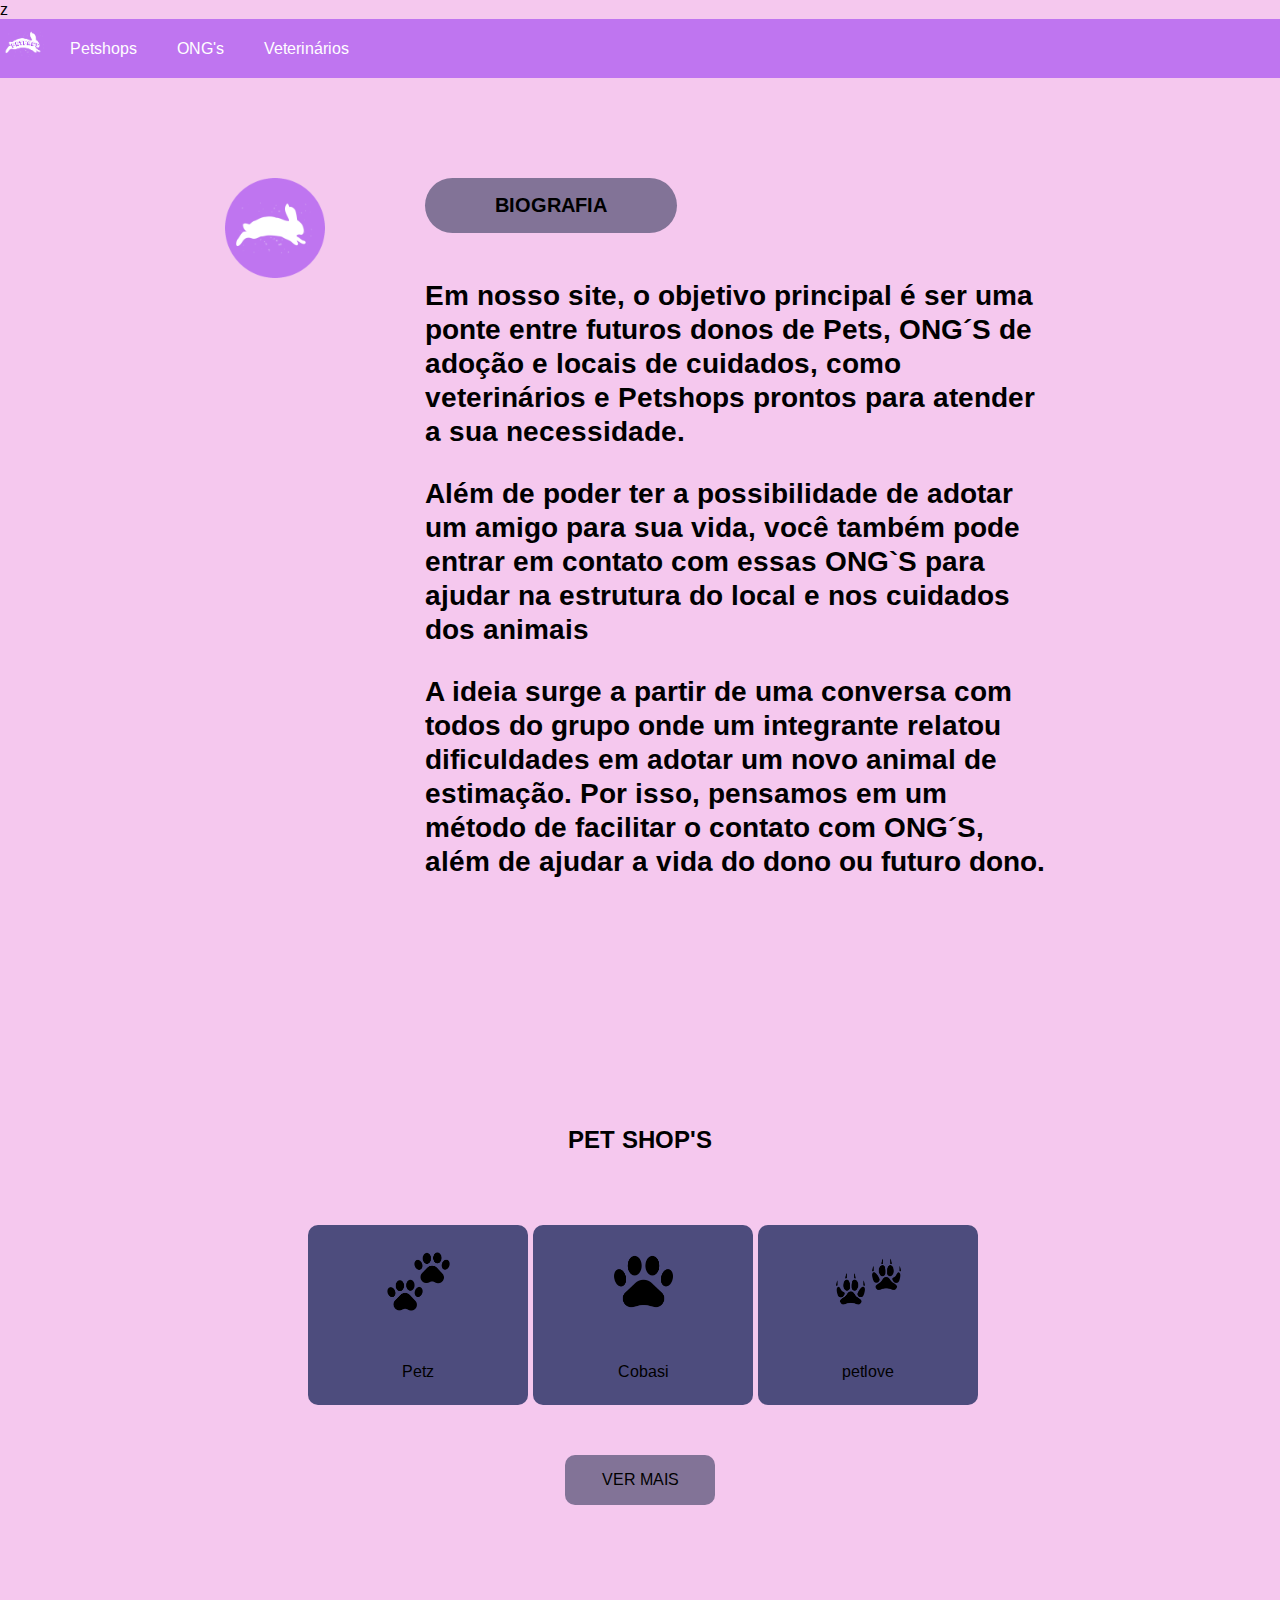
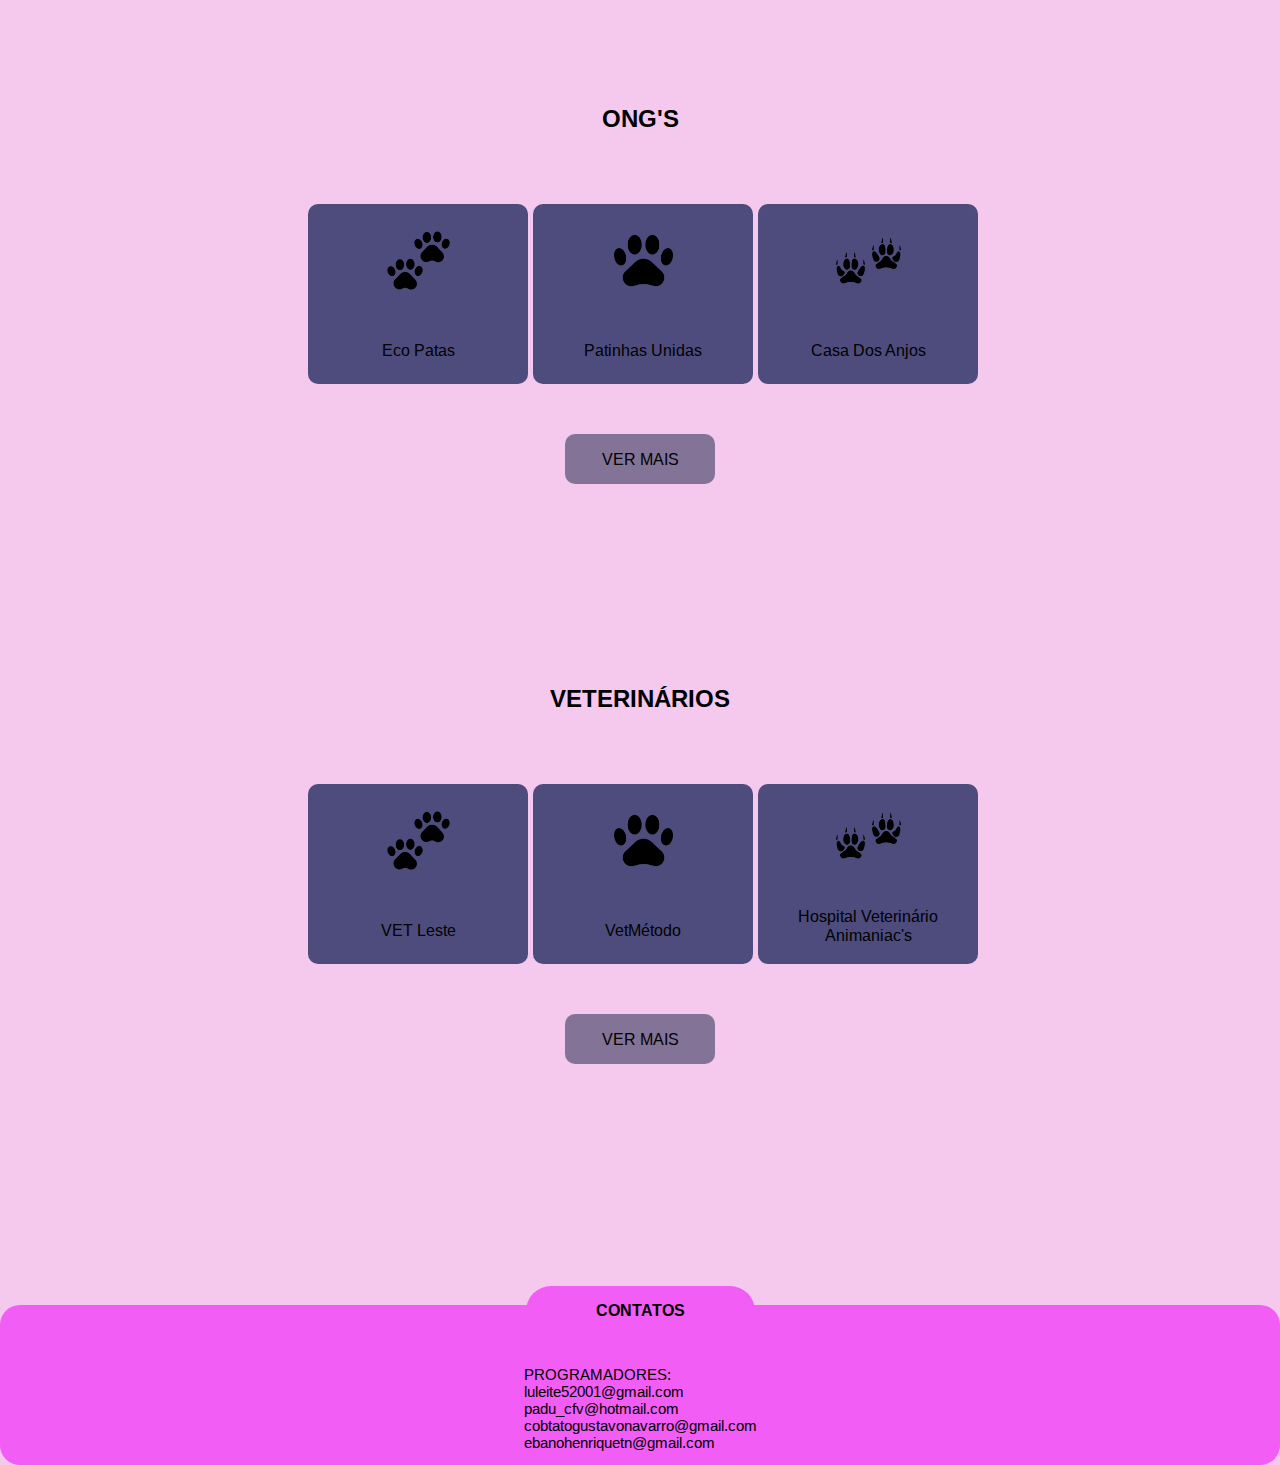
==== index.html @ 2cb41391 "Update and rename home.html to index.html" ====
z<!DOCTYPE html>
<html lang="en">
<head>
    <link rel="icon" href="./img/logo nn.png" type="image/icon type">
    <meta charset="UTF-8">
    <meta http-equiv="X-UA-Compatible" content="IE=edge">
    <meta name="viewport" content="width=device-width, initial-scale=1.0">
    <link href="https://fonts.googleapis.com/css2?family=Arimo:wght@400;600&display=swap" rel="stylesheet">
    <link href="./css/home.css" rel="stylesheet">
    <title>PetFast</title>
</head>
<body>


    <header>

        <div class="cabecalho">

            
            <ul>
                <a href="index.html" ><img src="./img/PetFast.png"  width="50px" height="50px"></a>
                <li><a href="petshop.html">Petshops</a></li>
                <li><a href="ONGs.html">ONG's</a></li>
                <li><a href="vet.html">Veterinários</a></li>
                
            </div>
            </ul>

        </div>

    </header> 


    <!--Section 1-->

    <section class="section-1 container">
        <div class="ebook">

            <img src="./img/logo nn.png">
        </div>

        <div class="action-title">
            <a class="introduct" >Biografia</a>

            <small><h5></p>Em nosso site, o objetivo principal é ser uma ponte entre futuros donos de Pets, ONG´S de adoção e locais de cuidados, como veterinários e Petshops prontos para atender a sua necessidade.<p> 
                <p>Além de poder ter a possibilidade de adotar um amigo para sua vida, você também pode entrar em contato com essas ONG`S para ajudar na estrutura do local e nos cuidados dos animais</p> 
                <p>A ideia surge a partir de uma conversa com todos do grupo onde um integrante relatou dificuldades em adotar um novo animal de estimação. Por isso, pensamos em um método de facilitar o contato com ONG´S, além de ajudar a vida do dono ou futuro dono.</p>                                    
                </h5></small>
                
        </div>
       

    </section>

    <!--PETSHOP-->

    <section class="section-2 container"> 
        <h2>Pet Shop's</h2>
        <div class="cards">
            <div class="card">
                <img src="./img/patas.png">
                Petz
            </div>

            <div class="card">
                <img src="./img/pata.png">
                Cobasi
            </div>

            <div class="card">
                <img src="./img/pata gato.png">
                petlove
            </div>
        </div>
    </section>

    <section class="ver mais":>
        <style>A {text-decoration: none;} a{ color: inherit; }</style>
        <div class="vm">
            <a href="petshop.html">VER MAIS</a>
    </section>

    <!--ONG'S-->
    
    <section class="section-2 container"> 
        <h2>ONG'S</h2>
        <div class="cards">
            <div class="card">
                <img src="./img/patas.png">
                Eco Patas
            </div>

            <div class="card">
                <img src="./img/pata.png">
                Patinhas Unidas
            </div>

            <div class="card">
                <a href="#"><img src="./img/pata gato.png"></a>
                Casa Dos Anjos 

            </div>
        </div>

    </section>

    <section class="ver mais":>
        <style>A {text-decoration: none;} a{ color: inherit; }</style>
        <div class="vm">
            <a href="ONGs.html">VER MAIS</a>
    </section>

    <!--VETERINÁRIOS-->
    
    <section class="section-2 container"> 
        <h2>Veterinários</h2>
        <div class="cards">
            <div class="card">
                <img src="./img/patas.png">
                VET Leste
            </div>

            <div class="card">
                <img src="./img/pata.png">
                VetMétodo
            </div>

            <div class="card">
                <a href="#"><img src="./img/pata gato.png"></a>
                <center>Hospital Veterinário Animaniac's</center>

            </div>
        </div>

    </section>

    <section class="ver mais":>
        <style>A {text-decoration: none;} a{ color: inherit; }</style>
        <div class="vm">
            <a href="vet.html">VER MAIS</a>
    </section>

                <br><br><br><br><br><br><br><br><br>
    <footer>
        <div class="button-footer">Contatos</div>
        <p>PROGRAMADORES:<br> 
            luleite52001@gmail.com<Br>
            padu_cfv@hotmail.com<br>
            cobtatogustavonavarro@gmail.com<br>
            ebanohenriquetn@gmail.com<br>
        </p>
    </footer>

</body>
</html>
---- css/home.css ----
:root{
    --bg-body: #F5C8EE;
    --color-font: black;
    --color-button: #827397;
    --color-card: #4D4C7D;
}

.container{
    max-width: 830px;
    margin: auto;
}

/*header*/

a:hover{
    background-color: #4D4C7D;
}

img{
    float: left;
}

ul {

    list-style-type: none;
    margin: 0;
    padding: 0;
    overflow: hidden;
    background-color: #bf75f0;
    
  }
  
  li {
    float: left;
    
  }
  
  li a {
    display: block;
    color: white;
    text-align: center;
    padding: 20px 20px;
    text-decoration-line: var(--bg-body);
    
  }

body{
    margin: 0;
    padding: 0;
    font-family: "Arimo", sans-serif;
    background-color: var(--bg-body);
}

header .logo{
    display: flex;
    justify-content:center;
    align-items: center;
    margin-top: 35px;
}


.logo h2{
    color: var(--color-font);
}

.logo img{
    width: 45px;
    height: 45px;
    margin-right: 5px;
}

.section-1{
    display: flex;
    margin-top: 100px;
}

.action-title{
    font-size: 40px;
    color: var(--color-font);
}

.introduct{
    background-color: var(--color-button);
    display: inline-block;
    padding: 15px 70px;
    border-radius: 50px;
    color: var(--color-font);
    font-size: 20px;
    text-transform: uppercase;
    font-weight: bold;
    text-decoration: none;
}

.ebook img{
    width: 100px;
    height: auto;
    margin-right: 100px;
}

.section-2{
    display: flex;
    flex-direction: column;
    justify-content: center;
    margin-bottom: 50px;
    margin-top: 180px;
}

.section-2 h2{
    color: var(--color-font);
    text-transform: uppercase;
    text-align: center;
  

}
.cards{
    display: flex;
    margin-top: 50px;
    margin-left: 78px;

}

.card{
    display: flex;
    justify-content: space-around;
    flex-wrap: wrap;
    flex-direction: column;
    align-items: center;
    background-color: var(--color-card);
    width: 220px;
    margin-left: 5px;
    height: 180px;
    border-radius: 10px;
    color: var(--color-font);
} 

.card img{
    width: 65px;
    height: 65px;
}

.vm{
    display: flex;
    justify-content: center;
    flex-direction: column;
    align-items: center;
    margin: 0 auto;
    background-color: var(--color-button);
    width: 150px;
    height: 50px;
    border-radius: 10px;
    color: var(--color-font);
}

.section-3{
    display: flex;
    justify-content: center;
    flex-direction:column;
    align-items: center;
    margin-top: 200px;
    margin-bottom: 50px;
}


.button-2{
    display: inline-block;
    background-color: var(--color-button);
    color: var(--color-font);
    padding: 15px 30px;
    border-radius: 50px;
    font-weight: bold;
}

.section-3 h2{
    font-size: 45px;
    color: var(--color-font);
}

.section-3 p{
    color: var(--color-font);
    margin-top: -25px;
}

footer{
    margin-top: 70px;
    display: flex;
    flex-direction: column;
    align-items: center;
    color:#A51EA8;
    background-color:#F15DF5;
    height: 120px;
    padding-bottom: 40px;
    border-radius: 20px 20px;
    
}

.button-footer{
    display: inline-block;
    padding: 15px 70px;
    background-color: #F15DF5;
    border-radius: 50px;
    color: var(--color-font);
    text-transform: uppercase;
    font-weight: bold;
    text-decoration: none;
    margin-top: -19px;
    
}

footer p{
    color: var(--color-font);
    font-size: 15px;
    margin-top: 30px;
}

@media (max-width:420px){
    .section-1{
        display: flex;
        align-items: center;
        flex-direction: column;
        padding: 15px;
        margin-top: 10px;
    }

    .ebook img{
        margin-right: 0px;
    }

    .action-title{
        align-items: center;
    }

    .action-title h2{
        font-size: 40px;
        text-align: center;
        font-size: 30px;
        color: var(--color-font);
    }

    .button{
        margin-top: 20px;
    }

    .cards{
        display: flex;
        flex-direction: column;
    }

    .card{
        margin-top: 40px;
    }

    .section-3 h2{
        text-align: center;
        font-size: 30px;
    }

    .section-3 p{
        font-size: 15px;
        
    }

}
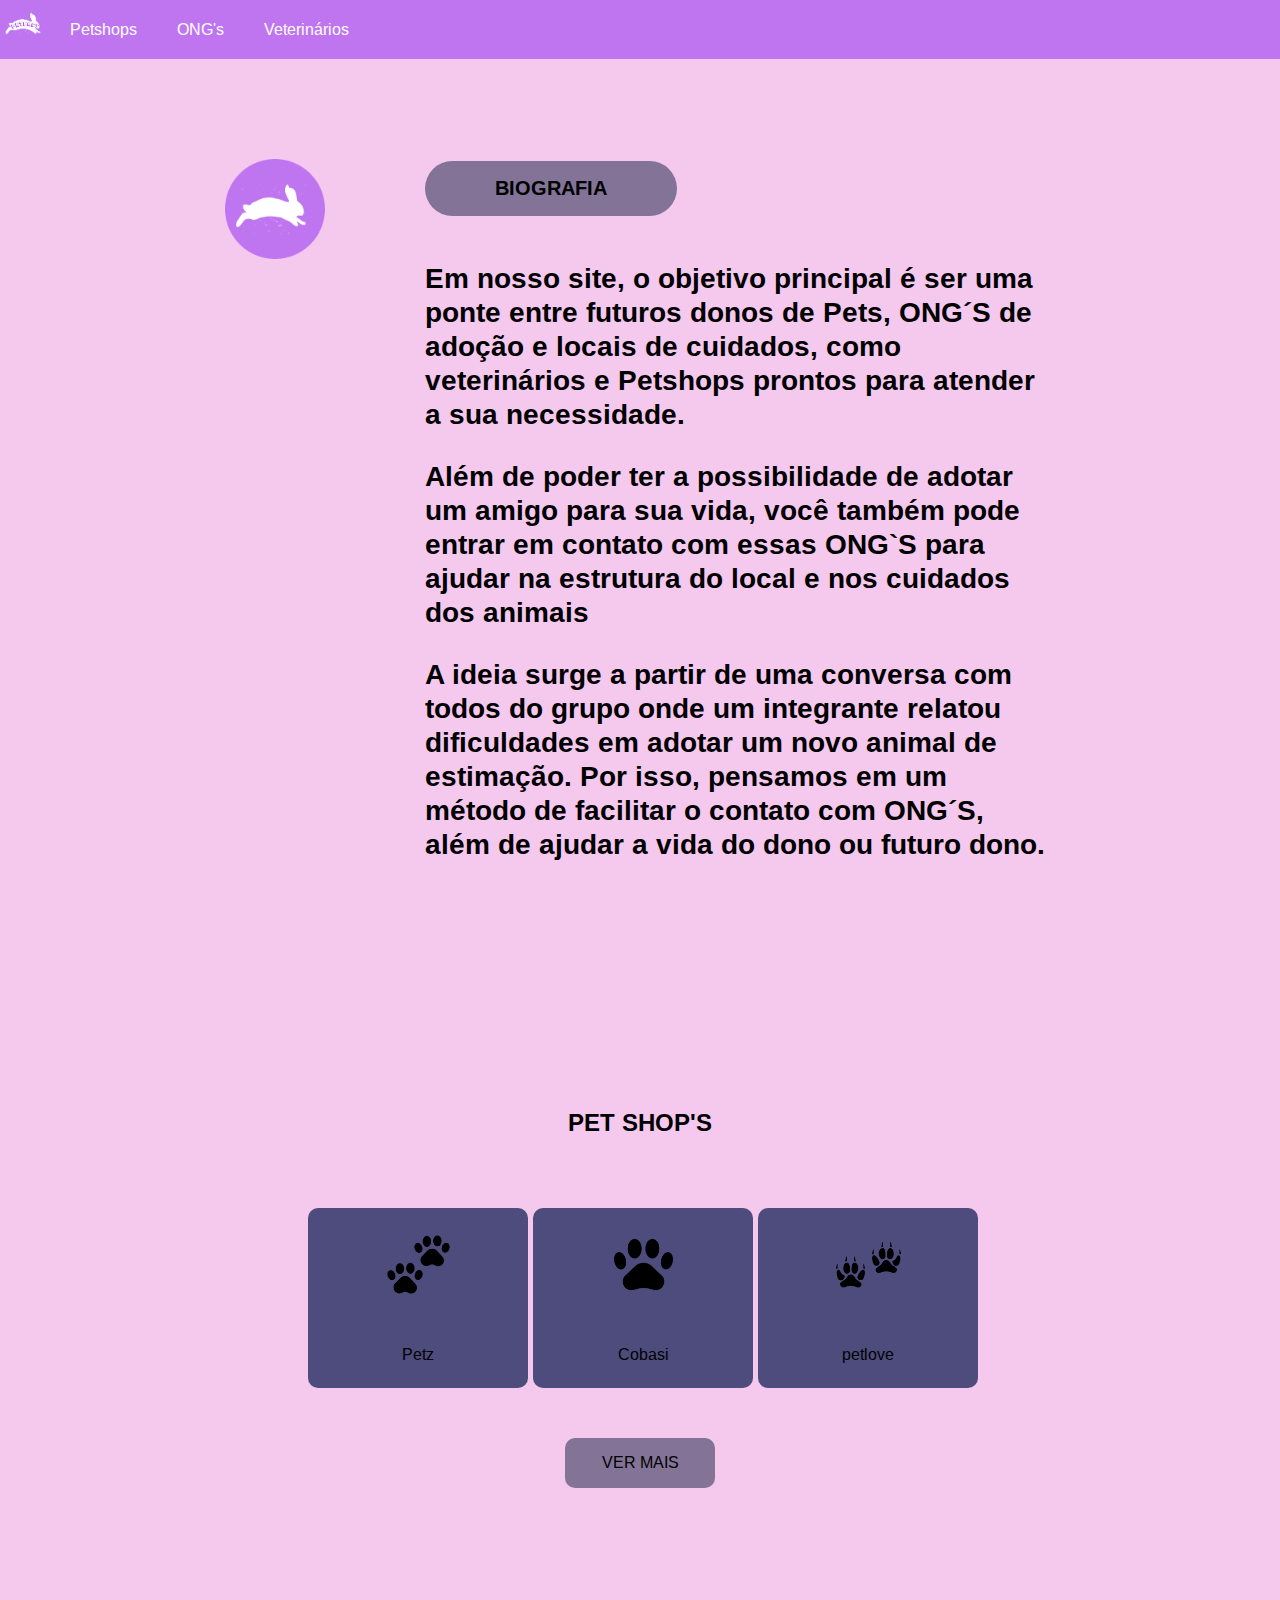
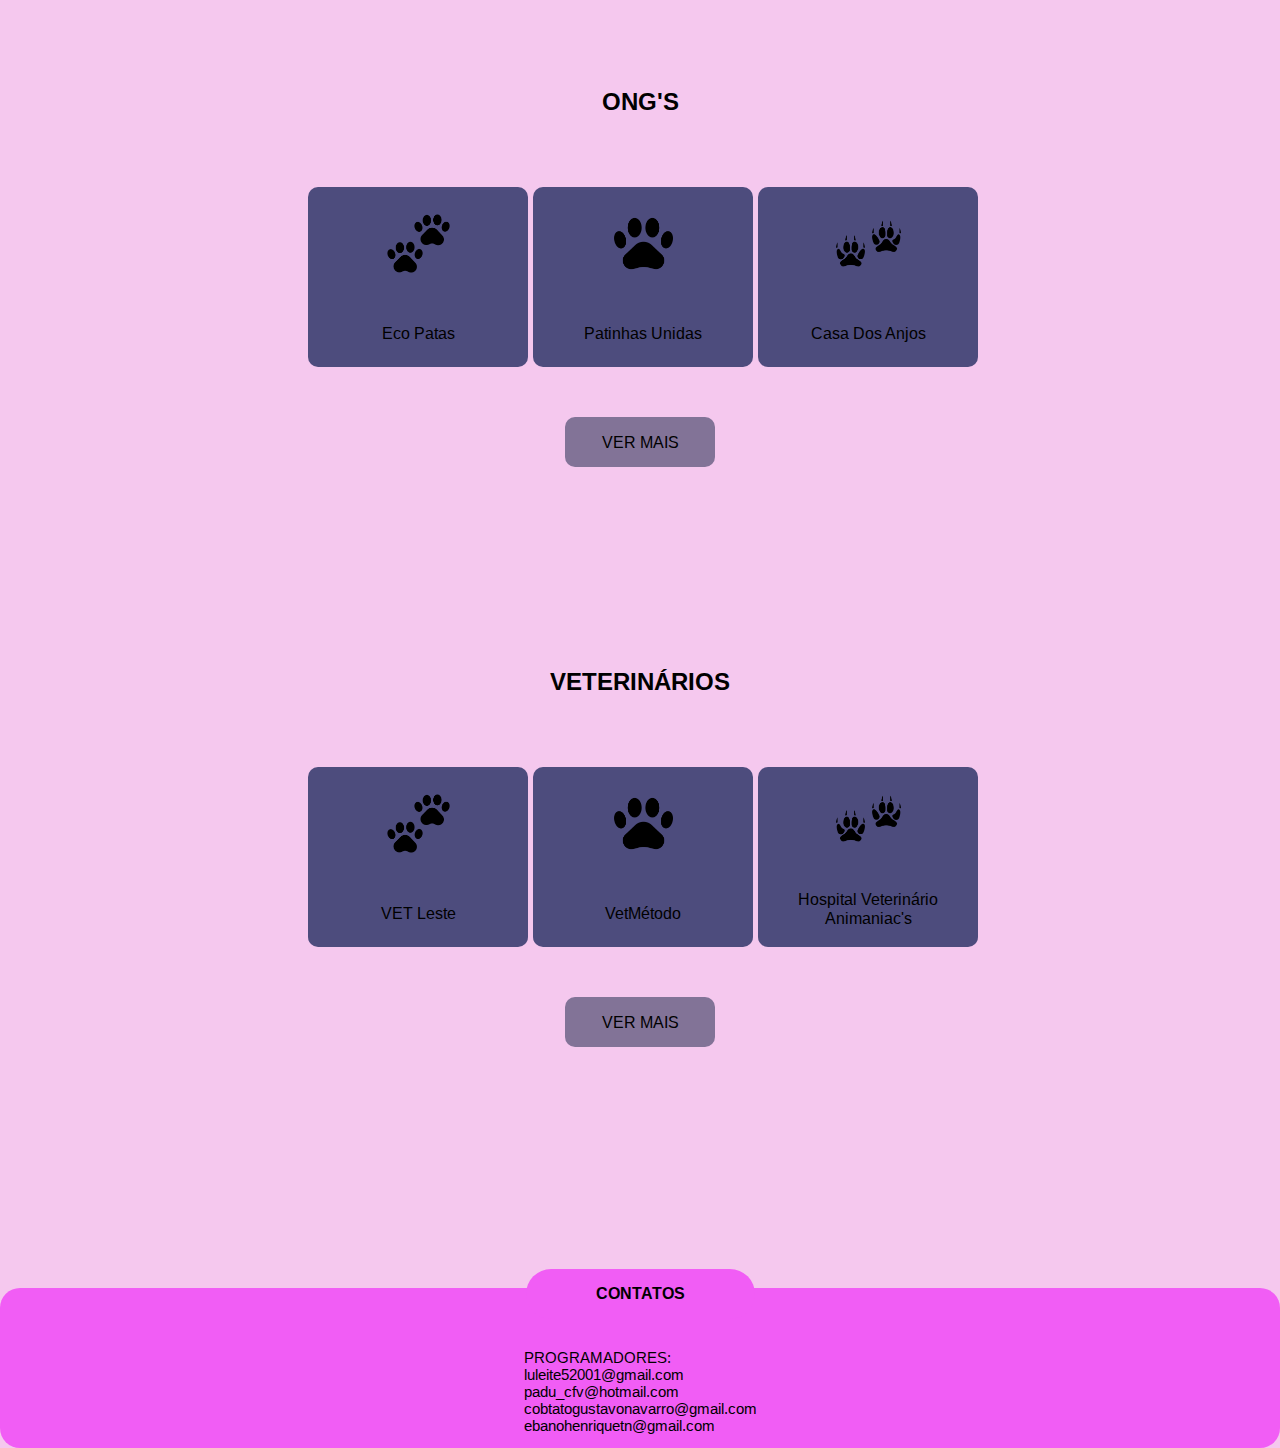
==== commit c6f41c18: "Update index.html" ====
--- a/index.html
+++ b/index.html
@@ -1,4 +1,4 @@
-z<!DOCTYPE html>
+<!DOCTYPE html>
 <html lang="en">
 <head>
     <link rel="icon" href="./img/logo nn.png" type="image/icon type">
